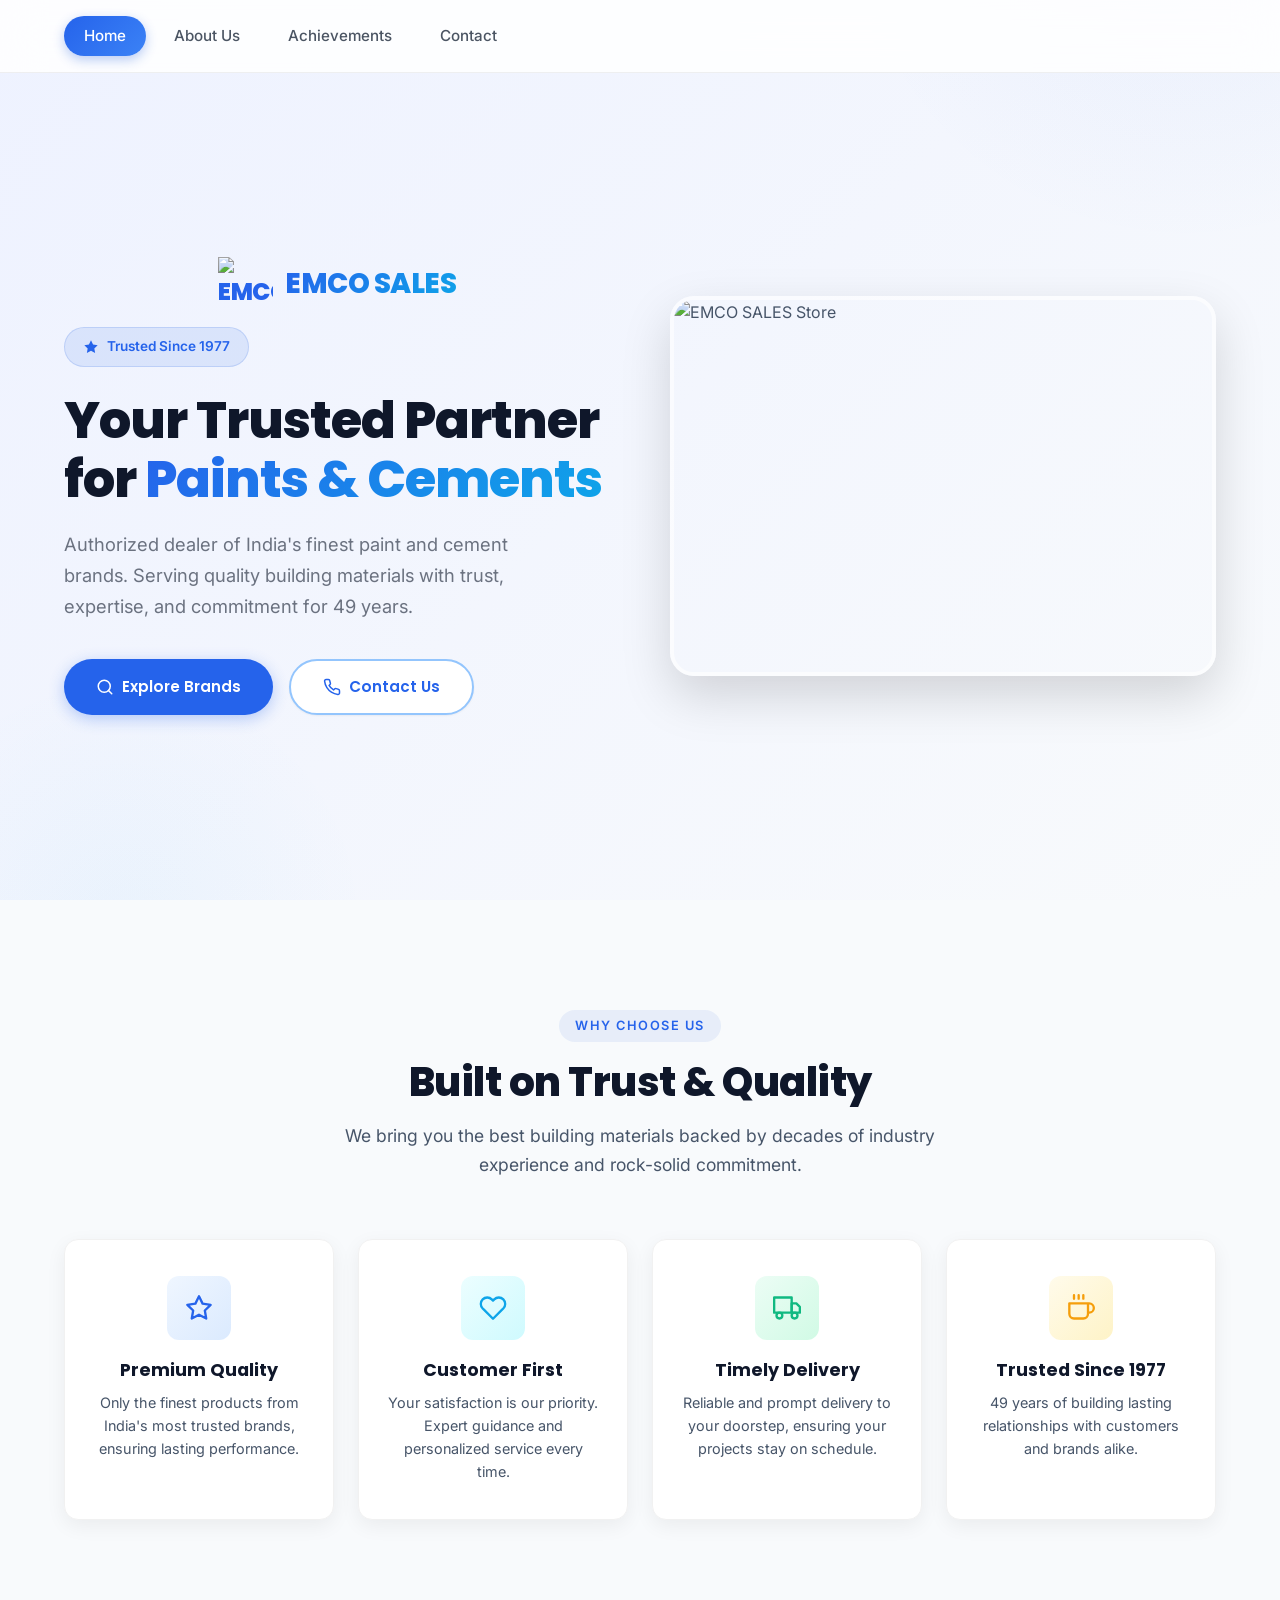
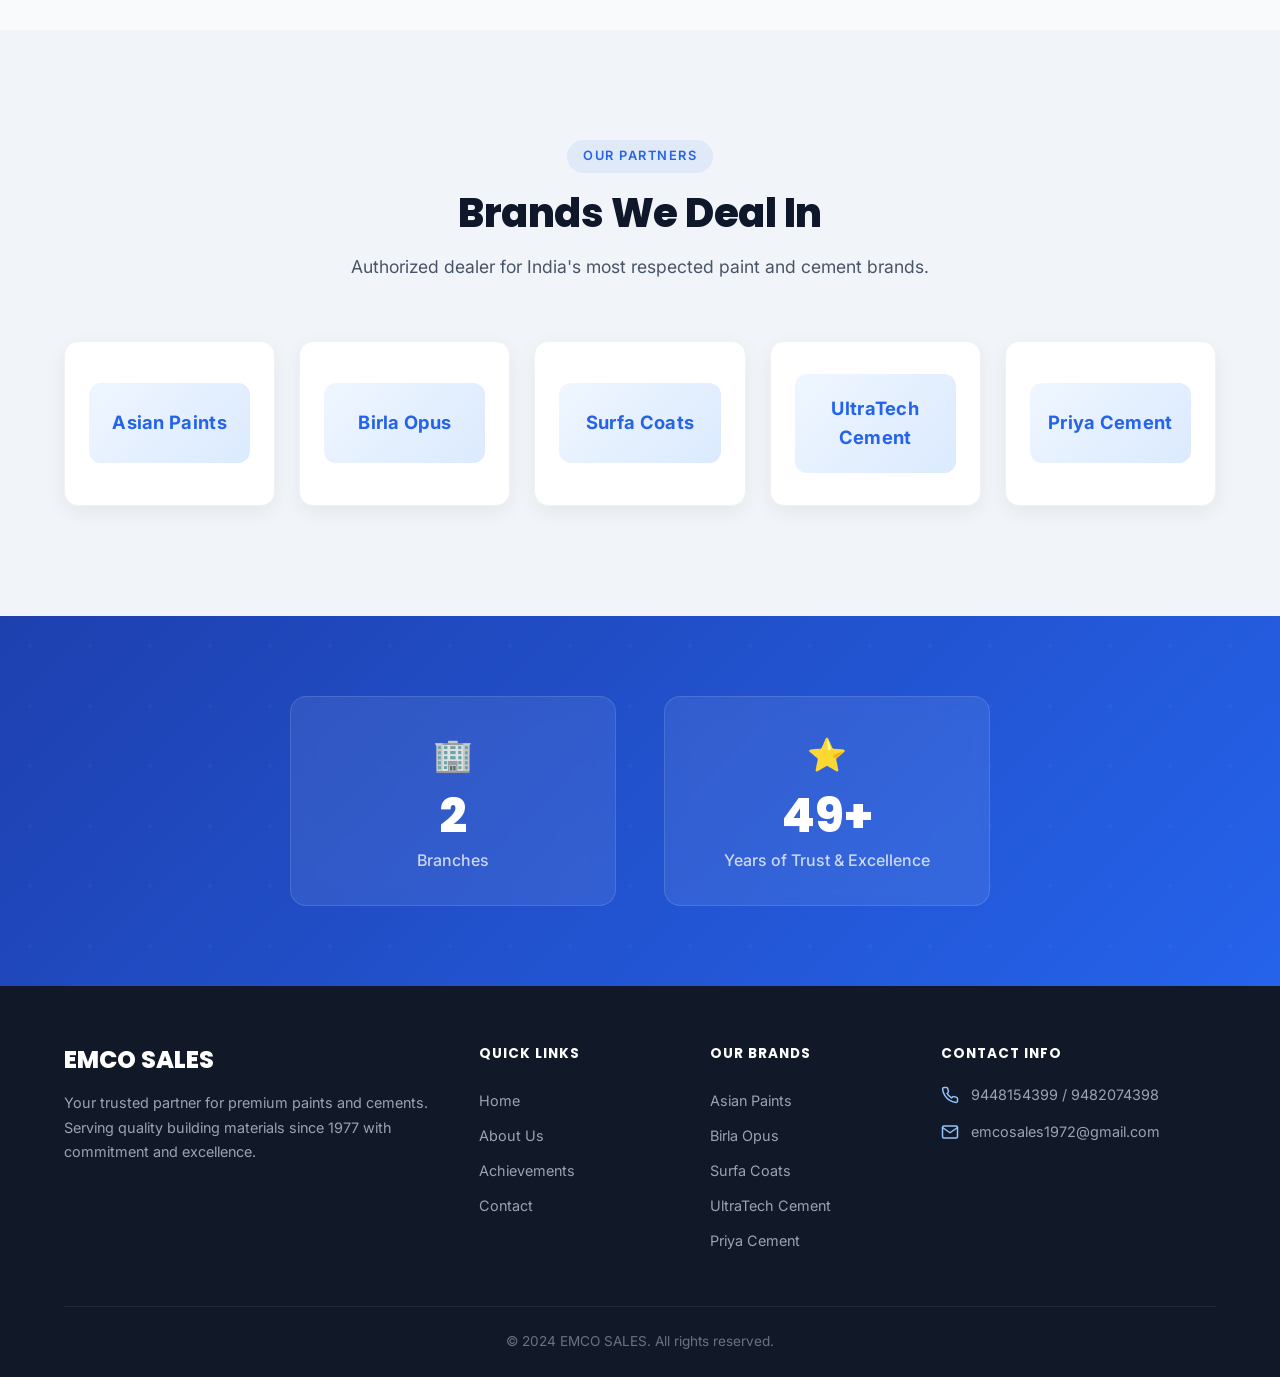
==== index.html @ 15edd334 "Add files via upload" ====
<!DOCTYPE html>
<html lang="en">

<head>
  <meta charset="UTF-8">
  <meta name="viewport" content="width=device-width, initial-scale=1.0">
  <meta name="description"
    content="EMCO SALES - Your trusted partner for premium paints and cements. Authorized dealer of Asian Paints, Birla Opus, Surfa Coats, UltraTech, and Priya Cement.">
  <title>EMCO SALES | Premium Paints & Cements</title>
  <link rel="stylesheet" href="styles.css">
  <link rel="icon"
    href="data:image/svg+xml,<svg xmlns='http://www.w3.org/2000/svg' viewBox='0 0 100 100'><text y='.9em' font-size='90'>🏗️</text></svg>">
</head>

<body>

  <!-- ===== NAVBAR ===== -->
  <nav class="navbar" id="navbar">
    <div class="container">
      <a href="index.html" class="nav-logo" style="display: none;">
        <div class="nav-logo-icon">
          <img src="images/logo.png" alt="EMCO Logo" class="logo-image">
        </div>
        <span>EMCO SALES</span>
      </a>
      <div class="nav-links" id="navLinks">
        <a href="index.html" class="active">Home</a>
        <a href="about.html">About Us</a>
        <a href="achievements.html">Achievements</a>
        <a href="contact.html">Contact</a>
      </div>
      <button class="nav-toggle" id="navToggle" aria-label="Toggle navigation">
        <span></span>
        <span></span>
        <span></span>
      </button>
    </div>
  </nav>

  <!-- ===== HERO SECTION ===== -->
  <section class="hero" id="hero">
    <div class="container">
      <div class="hero-content">
        <div class="hero-top-brand animate-fade-in-up">
          <a href="index.html" class="nav-logo">
            <div class="nav-logo-icon">
              <img src="images/logo.png" alt="EMCO Logo" class="logo-img">
            </div>
            <span>EMCO SALES</span>
          </a>
        </div>
        <div class="hero-badge">
          <svg xmlns="http://www.w3.org/2000/svg" viewBox="0 0 24 24" fill="currentColor">
            <path d="M12 2l3.09 6.26L22 9.27l-5 4.87 1.18 6.88L12 17.77l-6.18 3.25L7 14.14 2 9.27l6.91-1.01L12 2z" />
          </svg>
          Trusted Since 1977
        </div>
        <h1 class="hero-title">
          Your Trusted Partner for <span class="highlight">Paints & Cements</span>
        </h1>
        <p class="hero-subtitle">
          Authorized dealer of India's finest paint and cement brands. Serving quality building materials with trust,
          expertise, and commitment for 49 years.
        </p>
        <div class="hero-buttons">
          <a href="#brands" class="btn btn-primary">
            <svg xmlns="http://www.w3.org/2000/svg" width="18" height="18" viewBox="0 0 24 24" fill="none"
              stroke="currentColor" stroke-width="2" stroke-linecap="round" stroke-linejoin="round">
              <circle cx="11" cy="11" r="8" />
              <line x1="21" y1="21" x2="16.65" y2="16.65" />
            </svg>
            Explore Brands
          </a>
          <a href="contact.html" class="btn btn-secondary">
            <svg xmlns="http://www.w3.org/2000/svg" width="18" height="18" viewBox="0 0 24 24" fill="none"
              stroke="currentColor" stroke-width="2" stroke-linecap="round" stroke-linejoin="round">
              <path
                d="M22 16.92v3a2 2 0 0 1-2.18 2 19.79 19.79 0 0 1-8.63-3.07 19.5 19.5 0 0 1-6-6 19.79 19.79 0 0 1-3.07-8.67A2 2 0 0 1 4.11 2h3a2 2 0 0 1 2 1.72c.127.96.361 1.903.7 2.81a2 2 0 0 1-.45 2.11L8.09 9.91a16 16 0 0 0 6 6l1.27-1.27a2 2 0 0 1 2.11-.45c.907.339 1.85.573 2.81.7A2 2 0 0 1 22 16.92z" />
            </svg>
            Contact Us
          </a>
        </div>
      </div>
      <div class="hero-image">
        <img
          src="https://lh3.googleusercontent.com/gps-cs-s/APNQkAGniv80OOysW1qTYXJTFiwykDvhK8gqH1iePjF6vIU19Mwar7uWxz47iF2Y5wj_W3QcInrNyS21vpaEYqQclw47-zpCEXmaTtO4UKtYzxHJJnBptw_ooYv1PBeXvEMHFOIil6an3IvLVk1A=s1360-w1360-h1020-rw"
          alt="EMCO SALES Store" referrerpolicy="no-referrer">
      </div>
    </div>
  </section>

  <!-- ===== FEATURES SECTION ===== -->
  <section class="section" id="features">
    <div class="container">
      <div class="section-header">
        <div class="section-label">Why Choose Us</div>
        <h2 class="section-title">Built on Trust & Quality</h2>
        <p class="section-subtitle">We bring you the best building materials backed by decades of industry experience
          and rock-solid commitment.</p>
      </div>
      <div class="features-grid">
        <!-- Premium Quality -->
        <div class="feature-card animate-fade-in-up delay-1">
          <div class="feature-icon blue">
            <svg xmlns="http://www.w3.org/2000/svg" width="28" height="28" viewBox="0 0 24 24" fill="none"
              stroke="currentColor" stroke-width="2" stroke-linecap="round" stroke-linejoin="round">
              <path d="M12 2l3.09 6.26L22 9.27l-5 4.87 1.18 6.88L12 17.77l-6.18 3.25L7 14.14 2 9.27l6.91-1.01L12 2z" />
            </svg>
          </div>
          <h3>Premium Quality</h3>
          <p>Only the finest products from India's most trusted brands, ensuring lasting performance.</p>
        </div>
        <!-- Customer First -->
        <div class="feature-card animate-fade-in-up delay-2">
          <div class="feature-icon cyan">
            <svg xmlns="http://www.w3.org/2000/svg" width="28" height="28" viewBox="0 0 24 24" fill="none"
              stroke="currentColor" stroke-width="2" stroke-linecap="round" stroke-linejoin="round">
              <path
                d="M20.84 4.61a5.5 5.5 0 0 0-7.78 0L12 5.67l-1.06-1.06a5.5 5.5 0 0 0-7.78 7.78l1.06 1.06L12 21.23l7.78-7.78 1.06-1.06a5.5 5.5 0 0 0 0-7.78z" />
            </svg>
          </div>
          <h3>Customer First</h3>
          <p>Your satisfaction is our priority. Expert guidance and personalized service every time.</p>
        </div>
        <!-- Timely Delivery -->
        <div class="feature-card animate-fade-in-up delay-3">
          <div class="feature-icon green">
            <svg xmlns="http://www.w3.org/2000/svg" width="28" height="28" viewBox="0 0 24 24" fill="none"
              stroke="currentColor" stroke-width="2" stroke-linecap="round" stroke-linejoin="round">
              <rect x="1" y="3" width="15" height="13" />
              <polygon points="16 8 20 8 23 11 23 16 16 16 16 8" />
              <circle cx="5.5" cy="18.5" r="2.5" />
              <circle cx="18.5" cy="18.5" r="2.5" />
            </svg>
          </div>
          <h3>Timely Delivery</h3>
          <p>Reliable and prompt delivery to your doorstep, ensuring your projects stay on schedule.</p>
        </div>
        <!-- Trusted Since 1977 -->
        <div class="feature-card animate-fade-in-up delay-4">
          <div class="feature-icon amber">
            <svg xmlns="http://www.w3.org/2000/svg" width="28" height="28" viewBox="0 0 24 24" fill="none"
              stroke="currentColor" stroke-width="2" stroke-linecap="round" stroke-linejoin="round">
              <path d="M18 8h1a4 4 0 0 1 0 8h-1M2 8h16v9a4 4 0 0 1-4 4H6a4 4 0 0 1-4-4V8zM6 1v3M10 1v3M14 1v3" />
            </svg>
          </div>
          <h3>Trusted Since 1977</h3>
          <p>49 years of building lasting relationships with customers and brands alike.</p>
        </div>
      </div>
    </div>
  </section>

  <!-- ===== BRANDS SECTION ===== -->
  <section class="section section-alt" id="brands">
    <div class="container">
      <div class="section-header">
        <div class="section-label">Our Partners</div>
        <h2 class="section-title">Brands We Deal In</h2>
        <p class="section-subtitle">Authorized dealer for India's most respected paint and cement brands.</p>
      </div>
      <div class="brands-grid">
        <div class="brand-card animate-fade-in-up delay-1">
          <img src="https://encrypted-tbn0.gstatic.com/images?q=tbn:ANd9GcRNqN6Y0BLA8Yq1p4cXniY9A2rn76EBuf1BiQ&s"
            alt="Asian Paints Logo"
            onerror="this.style.display='none';this.nextElementSibling.classList.add('fallback-visible');">
          <span class="brand-name" data-fallback="Asian Paints">Asian Paints</span>
        </div>
        <div class="brand-card animate-fade-in-up delay-2">
          <img
            src="https://assets.birlaopus.com/is/image/grasimindustries/footer-opus-logo-resize?ts=1740568574949&dpr=off"
            alt="Birla Opus Logo"
            onerror="this.style.display='none';this.nextElementSibling.classList.add('fallback-visible');">
          <span class="brand-name" data-fallback="Birla Opus">Birla Opus</span>
        </div>
        <div class="brand-card animate-fade-in-up delay-3">
          <img src="https://surfacoatspaints.com/uploads/settings/surfa-logo5efa40d140d5e.png" alt="Surfa Coats Logo"
            onerror="this.style.display='none';this.nextElementSibling.classList.add('fallback-visible');">
          <span class="brand-name" data-fallback="Surfa Coats">Surfa Coats</span>
        </div>
        <div class="brand-card animate-fade-in-up delay-4">
          <img
            src="https://upload.wikimedia.org/wikipedia/en/thumb/9/96/Ultratech_Cement_Logo.svg/1280px-Ultratech_Cement_Logo.svg.png"
            alt="UltraTech Cement Logo"
            onerror="this.style.display='none';this.nextElementSibling.classList.add('fallback-visible');">
          <span class="brand-name" data-fallback="UltraTech Cement">UltraTech Cement</span>
        </div>
        <div class="brand-card animate-fade-in-up delay-5">
          <img src="https://mir-s3-cdn-cf.behance.net/project_modules/max_632_webp/b8359e43633083.57f67aa15ce57.jpg"
            alt="Priya Cement Logo"
            onerror="this.style.display='none';this.nextElementSibling.classList.add('fallback-visible');">
          <span class="brand-name" data-fallback="Priya Cement">Priya Cement</span>
        </div>
      </div>
    </div>
  </section>

  <!-- ===== STATS SECTION ===== -->
  <section class="stats-section" id="stats">
    <div class="container">
      <div class="stats-grid">
        <div class="stat-item animate-fade-in-up delay-1">
          <span class="stat-icon">🏢</span>
          <div class="stat-number" data-target="2">2</div>
          <div class="stat-label">Branches</div>
        </div>
        <div class="stat-item animate-fade-in-up delay-2">
          <span class="stat-icon">⭐</span>
          <div class="stat-number">49+</div>
          <div class="stat-label">Years of Trust & Excellence</div>
        </div>
      </div>
    </div>
  </section>

  <!-- ===== FOOTER ===== -->
  <footer class="footer">
    <div class="container">
      <div class="footer-grid">
        <div class="footer-brand">
          <h3>EMCO SALES</h3>
          <p>Your trusted partner for premium paints and cements. Serving quality building materials since 1977 with
            commitment and excellence.</p>
        </div>
        <div class="footer-col">
          <h4>Quick Links</h4>
          <a href="index.html">Home</a>
          <a href="about.html">About Us</a>
          <a href="achievements.html">Achievements</a>
          <a href="contact.html">Contact</a>
        </div>
        <div class="footer-col">
          <h4>Our Brands</h4>
          <a href="#">Asian Paints</a>
          <a href="#">Birla Opus</a>
          <a href="#">Surfa Coats</a>
          <a href="#">UltraTech Cement</a>
          <a href="#">Priya Cement</a>
        </div>
        <div class="footer-col">
          <h4>Contact Info</h4>
          <div class="footer-contact-item">
            <svg xmlns="http://www.w3.org/2000/svg" viewBox="0 0 24 24" fill="none" stroke="currentColor"
              stroke-width="2" stroke-linecap="round" stroke-linejoin="round">
              <path
                d="M22 16.92v3a2 2 0 0 1-2.18 2 19.79 19.79 0 0 1-8.63-3.07 19.5 19.5 0 0 1-6-6 19.79 19.79 0 0 1-3.07-8.67A2 2 0 0 1 4.11 2h3a2 2 0 0 1 2 1.72c.127.96.361 1.903.7 2.81a2 2 0 0 1-.45 2.11L8.09 9.91a16 16 0 0 0 6 6l1.27-1.27a2 2 0 0 1 2.11-.45c.907.339 1.85.573 2.81.7A2 2 0 0 1 22 16.92z" />
            </svg>
            <span>9448154399 / 9482074398</span>
          </div>
          <div class="footer-contact-item">
            <svg xmlns="http://www.w3.org/2000/svg" viewBox="0 0 24 24" fill="none" stroke="currentColor"
              stroke-width="2" stroke-linecap="round" stroke-linejoin="round">
              <path d="M4 4h16c1.1 0 2 .9 2 2v12c0 1.1-.9 2-2 2H4c-1.1 0-2-.9-2-2V6c0-1.1.9-2 2-2z" />
              <polyline points="22,6 12,13 2,6" />
            </svg>
            <span>emcosales1972@gmail.com</span>
          </div>
        </div>
      </div>
      <div class="footer-bottom">
        <p>&copy; 2024 EMCO SALES. All rights reserved.</p>
      </div>
    </div>
  </footer>

  <script src="main.js"></script>
</body>

</html>
---- styles.css ----
/* ===== EMCO SALES - Global Styles ===== */
@import url('https://fonts.googleapis.com/css2?family=Inter:wght@300;400;500;600;700;800;900&family=Poppins:wght@300;400;500;600;700;800&display=swap');

/* ===== CSS Custom Properties ===== */
:root {
  --primary: #2563eb;
  --primary-dark: #1e40af;
  --primary-light: #3b82f6;
  --primary-lighter: #93c5fd;
  --primary-bg: #eff6ff;
  --accent: #0ea5e9;
  --accent-dark: #0284c7;
  --white: #ffffff;
  --off-white: #f8fafc;
  --gray-50: #f9fafb;
  --gray-100: #f3f4f6;
  --gray-200: #e5e7eb;
  --gray-300: #d1d5db;
  --gray-400: #9ca3af;
  --gray-500: #6b7280;
  --gray-600: #4b5563;
  --gray-700: #374151;
  --gray-800: #1f2937;
  --gray-900: #111827;
  --success: #10b981;
  --warning: #f59e0b;
  --danger: #ef4444;
  --shadow-sm: 0 1px 2px rgba(0, 0, 0, 0.05);
  --shadow-md: 0 4px 6px -1px rgba(0, 0, 0, 0.07), 0 2px 4px -2px rgba(0, 0, 0, 0.05);
  --shadow-lg: 0 10px 15px -3px rgba(0, 0, 0, 0.08), 0 4px 6px -4px rgba(0, 0, 0, 0.04);
  --shadow-xl: 0 20px 25px -5px rgba(0, 0, 0, 0.08), 0 8px 10px -6px rgba(0, 0, 0, 0.04);
  --shadow-2xl: 0 25px 50px -12px rgba(0, 0, 0, 0.15);
  --radius-sm: 8px;
  --radius-md: 12px;
  --radius-lg: 16px;
  --radius-xl: 24px;
  --radius-full: 9999px;
  --transition-fast: 0.2s ease;
  --transition-normal: 0.3s ease;
  --transition-slow: 0.5s ease;
  --font-primary: 'Poppins', 'Inter', -apple-system, BlinkMacSystemFont, sans-serif;
  --font-secondary: 'Inter', -apple-system, BlinkMacSystemFont, sans-serif;
}

/* ===== Reset & Base ===== */
*,
*::before,
*::after {
  margin: 0;
  padding: 0;
  box-sizing: border-box;
}

html {
  scroll-behavior: smooth;
  font-size: 16px;
}

body {
  font-family: var(--font-secondary);
  color: #475569;
  background-color: #f8fafc;
  line-height: 1.6;
  overflow-x: hidden;
  -webkit-font-smoothing: antialiased;
  -moz-osx-font-smoothing: grayscale;
}

a {
  text-decoration: none;
  color: inherit;
  transition: color var(--transition-fast);
}

img {
  max-width: 100%;
  height: auto;
  display: block;
}

ul,
ol {
  list-style: none;
}

h1,
h2,
h3,
h4,
h5,
h6 {
  font-family: var(--font-primary);
  font-weight: 700;
  line-height: 1.2;
}

.container {
  max-width: 1200px;
  margin: 0 auto;
  padding: 0 24px;
}

/* ===== Animations ===== */
@keyframes fadeInUp {
  from {
    opacity: 0;
    transform: translateY(30px);
  }

  to {
    opacity: 1;
    transform: translateY(0);
  }
}

@keyframes fadeInLeft {
  from {
    opacity: 0;
    transform: translateX(-40px);
  }

  to {
    opacity: 1;
    transform: translateX(0);
  }
}

@keyframes fadeInRight {
  from {
    opacity: 0;
    transform: translateX(40px);
  }

  to {
    opacity: 1;
    transform: translateX(0);
  }
}

@keyframes fadeIn {
  from {
    opacity: 0;
  }

  to {
    opacity: 1;
  }
}

@keyframes float {

  0%,
  100% {
    transform: translateY(0px);
  }

  50% {
    transform: translateY(-12px);
  }
}

@keyframes pulse {

  0%,
  100% {
    transform: scale(1);
  }

  50% {
    transform: scale(1.05);
  }
}

@keyframes slideDown {
  from {
    opacity: 0;
    transform: translateY(-20px);
  }

  to {
    opacity: 1;
    transform: translateY(0);
  }
}

@keyframes shimmer {
  0% {
    background-position: -200% 0;
  }

  100% {
    background-position: 200% 0;
  }
}

@keyframes countUp {
  from {
    opacity: 0;
    transform: scale(0.5);
  }

  to {
    opacity: 1;
    transform: scale(1);
  }
}

.animate-fade-in-up {
  animation: fadeInUp 0.7s ease forwards;
  opacity: 0;
}

.animate-fade-in-left {
  animation: fadeInLeft 0.7s ease forwards;
  opacity: 0;
}

.animate-fade-in-right {
  animation: fadeInRight 0.7s ease forwards;
  opacity: 0;
}

.animate-fade-in {
  animation: fadeIn 0.7s ease forwards;
  opacity: 0;
}

.delay-1 {
  animation-delay: 0.1s;
}

.delay-2 {
  animation-delay: 0.2s;
}

.delay-3 {
  animation-delay: 0.3s;
}

.delay-4 {
  animation-delay: 0.4s;
}

.delay-5 {
  animation-delay: 0.5s;
}

.delay-6 {
  animation-delay: 0.6s;
}

.delay-7 {
  animation-delay: 0.7s;
}

/* ===== HEADER / NAVBAR ===== */
.navbar {
  position: fixed;
  top: 0;
  left: 0;
  right: 0;
  z-index: 1000;
  background: rgba(255, 255, 255, 0.85);
  backdrop-filter: blur(20px);
  -webkit-backdrop-filter: blur(20px);
  border-bottom: 1px solid rgba(0, 0, 0, 0.06);
  transition: all var(--transition-normal);
  animation: slideDown 0.5s ease;
}

.navbar.scrolled {
  box-shadow: var(--shadow-lg);
  background: rgba(255, 255, 255, 0.98);
}

.navbar .container {
  display: flex;
  align-items: center;
  justify-content: space-between;
  height: 72px;
}

.nav-logo {
  display: flex;
  align-items: center;
  gap: 12px;
  font-family: var(--font-primary);
  font-weight: 800;
  font-size: 1.5rem;
  color: var(--primary);
  letter-spacing: -0.5px;
}

.nav-logo-icon {
  width: 42px;
  height: 42px;
  display: flex;
  align-items: center;
  justify-content: center;
  background: none;
  box-shadow: none;
}

/* ===== LOGO IMAGE FIX ===== */
.logo-img {
  width: 100%;
  height: 100%;
  object-fit: contain;
}

.nav-logo span {
  background: linear-gradient(135deg, var(--primary), var(--accent));
  -webkit-background-clip: text;
  -webkit-text-fill-color: transparent;
  background-clip: text;
}

.nav-links {
  display: flex;
  align-items: center;
  gap: 8px;
}

.nav-links a {
  padding: 8px 20px;
  border-radius: var(--radius-full);
  font-family: var(--font-secondary);
  font-weight: 500;
  font-size: 0.95rem;
  color: var(--gray-600);
  transition: all var(--transition-fast);
  position: relative;
}

.nav-links a:hover {
  color: var(--primary);
  background: var(--primary-bg);
}

.nav-links a.active {
  color: var(--white);
  background: linear-gradient(135deg, var(--primary), var(--primary-light));
  box-shadow: 0 4px 12px rgba(26, 86, 219, 0.3);
}

.nav-toggle {
  display: none;
  background: none;
  border: none;
  cursor: pointer;
  padding: 8px;
  border-radius: var(--radius-sm);
  transition: background var(--transition-fast);
}

.nav-toggle:hover {
  background: var(--gray-100);
}

.nav-toggle span {
  display: block;
  width: 24px;
  height: 2.5px;
  background: var(--gray-700);
  border-radius: 2px;
  transition: all var(--transition-fast);
  margin: 5px 0;
}

.nav-toggle.open span:nth-child(1) {
  transform: rotate(45deg) translate(5px, 5px);
}

.nav-toggle.open span:nth-child(2) {
  opacity: 0;
}

.nav-toggle.open span:nth-child(3) {
  transform: rotate(-45deg) translate(5px, -5px);
}

/* ===== HERO SECTION ===== */
.hero {
  min-height: 100vh;
  display: flex;
  align-items: center;
  position: relative;
  overflow: hidden;
  background: linear-gradient(135deg, #eef2ff, #f8fafc);
  padding-top: 72px;
}

.hero::before {
  content: '';
  position: absolute;
  top: -50%;
  right: -20%;
  width: 700px;
  height: 700px;
  border-radius: 50%;
  background: radial-gradient(circle, rgba(37, 99, 235, 0.05) 0%, transparent 70%);
  pointer-events: none;
}

.hero::after {
  content: '';
  position: absolute;
  bottom: -30%;
  left: -10%;
  width: 500px;
  height: 500px;
  border-radius: 50%;
  background: radial-gradient(circle, rgba(14, 165, 233, 0.04) 0%, transparent 70%);
  pointer-events: none;
}

.hero .container {
  display: grid;
  grid-template-columns: 1fr 1fr;
  gap: 60px;
  align-items: center;
  position: relative;
  z-index: 1;
}

.hero-content {
  padding: 40px 0;
}

/* Hero Top Brand (duplicated nav-logo in hero) */
.hero-top-brand {
  display: flex;
  justify-content: center;
  align-items: center;
  margin-bottom: 15px;
}

.hero-top-brand .nav-logo-icon {
  width: 55px;
  height: 55px;
}

.hero-top-brand .nav-logo span {
  font-size: 28px;
}

.hero-badge {
  display: inline-flex;
  align-items: center;
  gap: 8px;
  padding: 8px 18px;
  background: rgba(26, 86, 219, 0.1);
  border: 1px solid rgba(26, 86, 219, 0.15);
  border-radius: var(--radius-full);
  font-size: 0.85rem;
  font-weight: 600;
  color: var(--primary);
  margin-bottom: 24px;
  animation: fadeInUp 0.6s ease forwards;
}

.hero-badge svg {
  width: 16px;
  height: 16px;
}

.hero-title {
  font-size: 3.2rem;
  font-weight: 800;
  color: #0f172a;
  line-height: 1.15;
  margin-bottom: 20px;
  letter-spacing: -1px;
  animation: fadeInUp 0.7s ease 0.1s forwards;
  opacity: 0;
}

.hero-title .highlight {
  background: linear-gradient(135deg, var(--primary), var(--accent));
  -webkit-background-clip: text;
  -webkit-text-fill-color: transparent;
  background-clip: text;
}

.hero-subtitle {
  font-size: 1.15rem;
  color: var(--gray-500);
  line-height: 1.7;
  margin-bottom: 36px;
  max-width: 500px;
  animation: fadeInUp 0.7s ease 0.2s forwards;
  opacity: 0;
}

.hero-buttons {
  display: flex;
  gap: 16px;
  flex-wrap: wrap;
  animation: fadeInUp 0.7s ease 0.3s forwards;
  opacity: 0;
}

.btn {
  display: inline-flex;
  align-items: center;
  gap: 8px;
  padding: 14px 32px;
  border-radius: var(--radius-full);
  font-family: var(--font-primary);
  font-weight: 600;
  font-size: 0.95rem;
  cursor: pointer;
  border: none;
  transition: all var(--transition-normal);
  text-decoration: none;
}

.btn-primary {
  background: #2563eb;
  color: var(--white);
  box-shadow: 0 4px 15px rgba(37, 99, 235, 0.3);
}

.btn-primary:hover {
  background: #1e40af;
  transform: translateY(-2px);
  box-shadow: 0 8px 25px rgba(37, 99, 235, 0.4);
}

.btn-secondary {
  background: var(--white);
  color: var(--primary);
  border: 2px solid var(--primary-lighter);
  box-shadow: var(--shadow-sm);
}

.btn-secondary:hover {
  background: var(--primary-bg);
  border-color: var(--primary);
  transform: translateY(-2px);
  box-shadow: var(--shadow-md);
}

.hero-image {
  display: flex;
  justify-content: center;
  align-items: center;
  animation: fadeInRight 0.9s ease 0.3s forwards;
  opacity: 0;
}

.hero-image img {
  width: 100%;
  max-width: 560px;
  height: 380px;
  object-fit: cover;
  border-radius: var(--radius-xl);
  box-shadow: 0 20px 50px rgba(0, 0, 0, 0.15);
  border: 4px solid rgba(255, 255, 255, 0.6);
}


/* ===== SECTION COMMON ===== */
.section {
  padding: 110px 0;
}

.section-alt {
  background: #f1f5f9;
}

.section-header {
  text-align: center;
  margin-bottom: 60px;
}

.section-label {
  display: inline-flex;
  align-items: center;
  gap: 8px;
  padding: 6px 16px;
  background: rgba(26, 86, 219, 0.08);
  border-radius: var(--radius-full);
  font-size: 0.8rem;
  font-weight: 600;
  color: var(--primary);
  text-transform: uppercase;
  letter-spacing: 1.5px;
  margin-bottom: 16px;
}

.section-title {
  font-size: 2.5rem;
  font-weight: 800;
  color: #0f172a;
  margin-bottom: 16px;
  letter-spacing: -0.5px;
}

.section-subtitle {
  font-size: 1.1rem;
  color: #475569;
  max-width: 600px;
  margin: 0 auto;
}

/* ===== FEATURES SECTION ===== */
.features-grid {
  display: grid;
  grid-template-columns: repeat(4, 1fr);
  gap: 24px;
}

.feature-card {
  background: #ffffff;
  border-radius: 14px;
  padding: 36px 28px;
  text-align: center;
  border: 1px solid #f1f1f1;
  box-shadow: 0 6px 20px rgba(0, 0, 0, 0.06);
  transition: all var(--transition-normal);
  position: relative;
  overflow: hidden;
}

.feature-card::before {
  content: '';
  position: absolute;
  top: 0;
  left: 0;
  right: 0;
  height: 4px;
  background: linear-gradient(90deg, var(--primary), var(--accent));
  transform: scaleX(0);
  transition: transform var(--transition-normal);
}

.feature-card:hover {
  transform: translateY(-4px);
  box-shadow: 0 12px 30px rgba(0, 0, 0, 0.1);
  border-color: var(--primary-lighter);
}

.feature-card:hover::before {
  transform: scaleX(1);
}

.feature-icon {
  width: 64px;
  height: 64px;
  margin: 0 auto 20px;
  border-radius: var(--radius-md);
  display: flex;
  align-items: center;
  justify-content: center;
  font-size: 1.6rem;
  transition: all var(--transition-normal);
}

.feature-icon.blue {
  background: linear-gradient(135deg, #eff6ff, #dbeafe);
  color: var(--primary);
}

.feature-icon.cyan {
  background: linear-gradient(135deg, #ecfeff, #cffafe);
  color: var(--accent);
}

.feature-icon.green {
  background: linear-gradient(135deg, #ecfdf5, #d1fae5);
  color: var(--success);
}

.feature-icon.amber {
  background: linear-gradient(135deg, #fffbeb, #fef3c7);
  color: var(--warning);
}

.feature-card:hover .feature-icon {
  transform: scale(1.1);
}

.feature-card h3 {
  font-size: 1.1rem;
  font-weight: 700;
  color: #0f172a;
  margin-bottom: 10px;
}

.feature-card p {
  font-size: 0.9rem;
  color: #475569;
  line-height: 1.6;
}

/* ===== BRANDS SECTION ===== */
.brands-grid {
  display: grid;
  grid-template-columns: repeat(5, 1fr);
  gap: 24px;
}

.brand-card {
  background: #ffffff;
  border-radius: 14px;
  padding: 32px 24px;
  display: flex;
  flex-direction: column;
  align-items: center;
  justify-content: center;
  border: 1px solid #f1f1f1;
  box-shadow: 0 6px 20px rgba(0, 0, 0, 0.06);
  transition: all var(--transition-normal);
  min-height: 160px;
}

.brand-card:hover {
  transform: translateY(-4px);
  box-shadow: 0 12px 30px rgba(0, 0, 0, 0.1);
  border-color: var(--primary-lighter);
  background: rgba(37, 99, 235, 0.05);
}

.brand-card img {
  max-width: 130px;
  max-height: 80px;
  object-fit: contain;
  filter: grayscale(30%);
  transition: all var(--transition-normal);
}

.brand-card:hover img {
  filter: grayscale(0%);
  transform: scale(1.1);
}

.brand-card .brand-name {
  margin-top: 12px;
  font-size: 0.85rem;
  font-weight: 600;
  color: var(--gray-500);
  text-align: center;
}

/* Fallback: when logo fails to load, show styled brand name */
.brand-name.fallback-visible {
  margin-top: 0;
  font-size: 1.15rem;
  font-weight: 700;
  color: var(--primary);
  padding: 20px 12px;
  background: linear-gradient(135deg, var(--primary-bg), #dbeafe);
  border-radius: var(--radius-md);
  width: 100%;
  display: flex;
  align-items: center;
  justify-content: center;
  min-height: 80px;
  letter-spacing: 0.3px;
}

/* ===== STATS SECTION ===== */
.stats-section {
  background: linear-gradient(135deg, #1e40af, #2563eb);
  padding: 80px 0;
  position: relative;
  overflow: hidden;
}

.stats-section::before {
  content: '';
  position: absolute;
  top: 0;
  left: 0;
  right: 0;
  bottom: 0;
  background: url("data:image/svg+xml,%3Csvg width='60' height='60' viewBox='0 0 60 60' xmlns='http://www.w3.org/2000/svg'%3E%3Cg fill='none' fill-rule='evenodd'%3E%3Cg fill='%23ffffff' fill-opacity='0.03'%3E%3Ccircle cx='30' cy='30' r='2'/%3E%3C/g%3E%3C/g%3E%3C/svg%3E");
}

.stats-grid {
  display: grid;
  grid-template-columns: repeat(2, 1fr);
  gap: 48px;
  max-width: 700px;
  margin: 0 auto;
  position: relative;
  z-index: 1;
}

.stat-item {
  text-align: center;
  padding: 32px;
  border-radius: var(--radius-lg);
  background: rgba(255, 255, 255, 0.08);
  border: 1px solid rgba(255, 255, 255, 0.12);
  backdrop-filter: blur(10px);
  transition: all var(--transition-normal);
}

.stat-item:hover {
  background: rgba(255, 255, 255, 0.14);
  transform: translateY(-4px);
}

.stat-icon {
  font-size: 2rem;
  margin-bottom: 12px;
  display: block;
}

.stat-number {
  font-family: var(--font-primary);
  font-size: 3rem;
  font-weight: 800;
  color: var(--white);
  line-height: 1;
  margin-bottom: 8px;
}

.stat-label {
  font-size: 1rem;
  color: rgba(255, 255, 255, 0.75);
  font-weight: 500;
}

/* ===== FOOTER ===== */
.footer {
  background: var(--gray-900);
  padding: 60px 0 24px;
  color: var(--gray-400);
}

.footer-grid {
  display: grid;
  grid-template-columns: 2fr 1fr 1fr 1.5fr;
  gap: 48px;
  margin-bottom: 48px;
}

.footer-brand h3 {
  font-size: 1.5rem;
  color: var(--white);
  margin-bottom: 16px;
  font-weight: 800;
}

.footer-brand p {
  font-size: 0.9rem;
  line-height: 1.7;
  color: var(--gray-400);
}

.footer-col h4 {
  font-size: 1rem;
  font-weight: 700;
  color: var(--white);
  margin-bottom: 20px;
  text-transform: uppercase;
  letter-spacing: 1px;
  font-size: 0.85rem;
}

.footer-col a {
  display: block;
  font-size: 0.9rem;
  color: var(--gray-400);
  padding: 6px 0;
  transition: all var(--transition-fast);
}

.footer-col a:hover {
  color: var(--primary-lighter);
  padding-left: 6px;
}

.footer-contact-item {
  display: flex;
  align-items: flex-start;
  gap: 12px;
  margin-bottom: 14px;
  font-size: 0.9rem;
}

.footer-contact-item svg {
  width: 18px;
  height: 18px;
  color: var(--primary-lighter);
  flex-shrink: 0;
  margin-top: 3px;
}

.footer-bottom {
  border-top: 1px solid var(--gray-800);
  padding-top: 24px;
  text-align: center;
  font-size: 0.85rem;
  color: var(--gray-500);
}

/* ===== ABOUT PAGE ===== */
.page-hero {
  padding: 140px 0 80px;
  background: linear-gradient(135deg, #eef2ff, #f8fafc);
  text-align: center;
  position: relative;
  overflow: hidden;
}

.page-hero::before {
  content: '';
  position: absolute;
  top: -40%;
  right: -15%;
  width: 500px;
  height: 500px;
  border-radius: 50%;
  background: radial-gradient(circle, rgba(26, 86, 219, 0.06) 0%, transparent 70%);
}

.page-hero h1 {
  font-size: 3rem;
  color: #0f172a;
  margin-bottom: 16px;
}

.page-hero p {
  font-size: 1.15rem;
  color: #475569;
  max-width: 600px;
  margin: 0 auto;
}

.about-intro {
  padding: 80px 0;
}

.about-intro-content {
  max-width: 800px;
  margin: 0 auto;
  text-align: center;
}

.about-intro-content h2 {
  font-size: 2rem;
  color: #0f172a;
  margin-bottom: 20px;
}

.about-intro-content p {
  font-size: 1.05rem;
  color: #475569;
  line-height: 1.8;
  margin-bottom: 16px;
}

/* Branch Cards */
.branches-section {
  padding: 80px 0;
  background: #f1f5f9;
}

.branch-card {
  display: grid;
  grid-template-columns: 1fr 1fr;
  gap: 48px;
  align-items: center;
  background: #ffffff;
  border-radius: 14px;
  overflow: hidden;
  box-shadow: 0 6px 20px rgba(0, 0, 0, 0.06);
  margin-bottom: 40px;
  border: 1px solid #f1f1f1;
}

.branch-card.reverse {
  direction: rtl;
}

.branch-card.reverse>* {
  direction: ltr;
}

.branch-card-image {
  height: 100%;
  min-height: 320px;
  overflow: hidden;
}

.branch-card-image img {
  width: 100%;
  height: 100%;
  object-fit: cover;
  transition: transform var(--transition-slow);
}

.branch-card:hover .branch-card-image img {
  transform: scale(1.05);
}

.branch-card-content {
  padding: 40px;
}

.branch-card-content h3 {
  font-size: 1.5rem;
  color: #0f172a;
  margin-bottom: 8px;
}

.branch-card-content .branch-location {
  display: flex;
  align-items: center;
  gap: 6px;
  color: var(--primary);
  font-weight: 500;
  font-size: 0.9rem;
  margin-bottom: 16px;
}

.branch-card-content p {
  color: #475569;
  line-height: 1.7;
  margin-bottom: 12px;
  font-size: 0.95rem;
}

/* Branch Hero (Main Branch large image) */
.branch-hero {
  border-radius: var(--radius-xl);
  overflow: hidden;
  margin-bottom: 56px;
  box-shadow: var(--shadow-xl);
  position: relative;
  border: 1px solid var(--gray-200);
  background: var(--white);
}

/* Default img rule (keeps backward-compat if the old local image is ever restored) */
.branch-hero img {
  width: 100%;
  height: 420px;
  object-fit: cover;
  display: block;
  transition: transform var(--transition-slow);
}

/* Main Branch: show the full image, no cropping */
.branch-hero-main-img {
  width: 100% !important;
  height: auto !important;
  object-fit: contain !important;
  display: block;
  border-radius: var(--radius-xl) var(--radius-xl) 0 0;
  box-shadow: 0 8px 32px rgba(0, 0, 0, 0.12);
  transition: transform var(--transition-slow);
}

.branch-hero:hover .branch-hero-main-img {
  transform: scale(1.02);
}

.branch-hero-info {
  padding: 32px 36px;
  background: var(--white);
}

.branch-hero-info h3 {
  font-size: 1.8rem;
  font-weight: 800;
  color: var(--gray-900);
  margin-bottom: 8px;
}

.branch-hero-info p {
  font-size: 1rem;
  color: var(--gray-500);
  max-width: 600px;
  line-height: 1.7;
}

/* Branch Sections (vertical alternating layout) */
.branch-section {
  display: grid;
  grid-template-columns: 1fr 1fr;
  gap: 0;
  align-items: stretch;
  background: #ffffff;
  border-radius: 14px;
  overflow: hidden;
  box-shadow: 0 6px 20px rgba(0, 0, 0, 0.06);
  border: 1px solid #f1f1f1;
  margin-bottom: 40px;
  transition: box-shadow var(--transition-normal);
}

.branch-section:hover {
  box-shadow: 0 12px 30px rgba(0, 0, 0, 0.1);
}

.branch-section.reverse {
  direction: rtl;
}

.branch-section.reverse>* {
  direction: ltr;
}

.branch-section-img {
  height: 100%;
  min-height: 300px;
  overflow: hidden;
  background: var(--white);
  display: flex;
  align-items: center;
  justify-content: center;
}

.branch-section-img img {
  width: 100%;
  height: 100%;
  object-fit: cover;
  transition: transform var(--transition-slow);
}

/* Real photos: show full image, no cropping */
.branch-section-contain-img {
  width: 100% !important;
  height: auto !important;
  object-fit: contain !important;
  display: block;
  border-radius: var(--radius-lg) 0 0 var(--radius-lg);
  transition: transform var(--transition-slow);
}

.branch-section.reverse .branch-section-contain-img {
  border-radius: 0 var(--radius-lg) var(--radius-lg) 0;
}

.branch-section:hover .branch-section-contain-img {
  transform: scale(1.03);
}

.branch-section-text {
  padding: 44px 40px;
  display: flex;
  flex-direction: column;
  justify-content: center;
}

.branch-section-text h3 {
  font-size: 1.5rem;
  font-weight: 700;
  color: #0f172a;
  margin-bottom: 14px;
  position: relative;
  padding-bottom: 14px;
}

.branch-section-text h3::after {
  content: '';
  position: absolute;
  bottom: 0;
  left: 0;
  width: 50px;
  height: 3px;
  background: linear-gradient(90deg, var(--primary), var(--accent));
  border-radius: 2px;
}

.branch-section-text p {
  font-size: 0.95rem;
  color: #475569;
  line-height: 1.8;
}

.branch-divider {
  width: 80px;
  height: 4px;
  background: linear-gradient(90deg, var(--primary), var(--accent));
  border-radius: 2px;
  margin: 60px auto;
}

/* Owner Section */
.owner-section {
  padding: 80px 0;
  background: transparent;
}

.owner-card {
  max-width: 860px;
  margin: 0 auto;
  background: #ffffff;
  border-radius: 14px;
  padding: 48px;
  box-shadow: 0 6px 20px rgba(0, 0, 0, 0.06);
  border: 1px solid #f1f1f1;
  position: relative;
  overflow: hidden;
}

.owner-card::before {
  content: '';
  position: absolute;
  top: 0;
  left: 0;
  right: 0;
  height: 4px;
  background: linear-gradient(90deg, var(--primary), var(--accent));
}

/* Two-column inner layout: image left, content right */
.owner-card-inner {
  display: flex;
  align-items: flex-start;
  gap: 40px;
}

/* ── Owner Image ── */
.owner-img-wrap {
  flex-shrink: 0;
  width: 150px;
}

.owner-img {
  width: 150px;
  height: auto;
  object-fit: cover;
  display: block;
  border-radius: var(--radius-lg);
  box-shadow: 0 8px 28px rgba(26, 86, 219, 0.18);
  border: 3px solid var(--white);
  outline: 2px solid var(--primary-lighter);
}

/* ── Message Content ── */
.owner-card-content {
  flex: 1;
  min-width: 0;
}

.owner-card-content .quote-icon {
  font-size: 3rem;
  color: var(--primary-lighter);
  margin-bottom: 8px;
  display: block;
  line-height: 1;
}

.owner-card-content h3 {
  font-size: 1.5rem;
  color: #0f172a;
  margin-bottom: 16px;
}

.owner-card-content blockquote {
  font-size: 1.02rem;
  color: #475569;
  line-height: 1.8;
  font-style: italic;
  margin-bottom: 24px;
  padding-left: 20px;
  border-left: 3px solid var(--primary-lighter);
}

.owner-card .owner-name {
  font-weight: 700;
  color: var(--gray-800);
  font-size: 1rem;
}

.owner-card .owner-title {
  color: var(--gray-500);
  font-size: 0.9rem;
}

/* ── Responsive: stack on mobile ── */
@media (max-width: 640px) {
  .owner-card {
    padding: 32px 24px;
  }

  .owner-card-inner {
    flex-direction: column;
    align-items: center;
    gap: 28px;
  }

  .owner-card-content {
    text-align: center;
  }

  .owner-card-content blockquote {
    border-left: none;
    padding-left: 0;
    padding-top: 16px;
    border-top: 3px solid var(--primary-lighter);
  }

  .owner-card-content .quote-icon {
    text-align: center;
  }
}

/* ===== ACHIEVEMENTS PAGE ===== */
.gallery-grid {
  display: grid;
  grid-template-columns: repeat(auto-fill, minmax(280px, 1fr));
  gap: 24px;
}

.gallery-item {
  position: relative;
  border-radius: 14px;
  overflow: hidden;
  background: #ffffff;
  box-shadow: 0 6px 20px rgba(0, 0, 0, 0.06);
  border: 1px solid #f1f1f1;
  transition: all var(--transition-normal);
  cursor: pointer;
}

.gallery-item:hover {
  transform: translateY(-4px);
  box-shadow: 0 12px 30px rgba(0, 0, 0, 0.1);
}

.gallery-item img {
  width: 100%;
  height: 250px;
  object-fit: cover;
  transition: transform var(--transition-slow);
}

.gallery-item:hover img {
  transform: scale(1.08);
}

.gallery-overlay {
  position: absolute;
  bottom: 0;
  left: 0;
  right: 0;
  padding: 24px;
  background: linear-gradient(transparent, rgba(0, 0, 0, 0.7));
  color: var(--white);
  opacity: 0;
  transition: opacity var(--transition-normal);
}

.gallery-item:hover .gallery-overlay {
  opacity: 1;
}

.gallery-overlay h4 {
  font-size: 1rem;
  font-weight: 600;
  margin-bottom: 4px;
}

.gallery-overlay p {
  font-size: 0.85rem;
  opacity: 0.85;
}

/* Add More Card */
.gallery-add {
  display: flex;
  flex-direction: column;
  align-items: center;
  justify-content: center;
  min-height: 250px;
  background: var(--gray-50);
  border: 2px dashed var(--gray-300);
  border-radius: var(--radius-lg);
  cursor: pointer;
  transition: all var(--transition-normal);
  color: var(--gray-400);
}

.gallery-add:hover {
  border-color: var(--primary);
  color: var(--primary);
  background: var(--primary-bg);
}

.gallery-add svg {
  width: 48px;
  height: 48px;
  margin-bottom: 12px;
}

.gallery-add span {
  font-weight: 600;
  font-size: 0.95rem;
}

/* ===== CONTACT PAGE ===== */
.contact-grid {
  display: grid;
  grid-template-columns: 1fr 1.2fr;
  gap: 48px;
  align-items: start;
}

.contact-info {
  background: #ffffff;
  border-radius: 14px;
  padding: 40px;
  box-shadow: 0 6px 20px rgba(0, 0, 0, 0.06);
  border: 1px solid #f1f1f1;
}

.contact-info h3 {
  font-size: 1.5rem;
  color: #0f172a;
  margin-bottom: 8px;
}

.contact-info>p {
  color: #475569;
  margin-bottom: 32px;
  font-size: 0.95rem;
}

.contact-item {
  display: flex;
  align-items: flex-start;
  gap: 16px;
  margin-bottom: 28px;
  padding: 16px;
  border-radius: var(--radius-md);
  transition: background var(--transition-fast);
}

.contact-item:hover {
  background: var(--primary-bg);
}

.contact-item-icon {
  width: 48px;
  height: 48px;
  border-radius: var(--radius-md);
  background: linear-gradient(135deg, var(--primary-bg), #dbeafe);
  display: flex;
  align-items: center;
  justify-content: center;
  flex-shrink: 0;
  color: var(--primary);
}

.contact-item-icon svg {
  width: 22px;
  height: 22px;
}

.contact-item-text h4 {
  font-size: 0.95rem;
  font-weight: 700;
  color: var(--gray-800);
  margin-bottom: 4px;
}

.contact-item-text p {
  font-size: 0.9rem;
  color: var(--gray-500);
  line-height: 1.5;
}

.contact-item-text a {
  color: var(--primary);
  font-weight: 500;
}

.contact-item-text a:hover {
  text-decoration: underline;
}

.contact-form-wrapper {
  background: #ffffff;
  border-radius: 14px;
  padding: 40px;
  box-shadow: 0 6px 20px rgba(0, 0, 0, 0.06);
  border: 1px solid #f1f1f1;
}

.contact-form-wrapper h3 {
  font-size: 1.5rem;
  color: #0f172a;
  margin-bottom: 8px;
}

.contact-form-wrapper>p {
  color: #475569;
  margin-bottom: 32px;
  font-size: 0.95rem;
}

.form-group {
  margin-bottom: 20px;
}

.form-group label {
  display: block;
  font-size: 0.9rem;
  font-weight: 600;
  color: var(--gray-700);
  margin-bottom: 8px;
}

.form-group input,
.form-group textarea {
  width: 100%;
  padding: 14px 18px;
  border: 2px solid var(--gray-200);
  border-radius: var(--radius-md);
  font-family: var(--font-secondary);
  font-size: 0.95rem;
  color: var(--gray-800);
  background: var(--white);
  transition: all var(--transition-fast);
  outline: none;
}

.form-group input:focus,
.form-group textarea:focus {
  border-color: var(--primary);
  box-shadow: 0 0 0 4px rgba(26, 86, 219, 0.1);
}

.form-group input::placeholder,
.form-group textarea::placeholder {
  color: var(--gray-400);
}

.form-group textarea {
  min-height: 140px;
  resize: vertical;
}

.form-submit {
  width: 100%;
  padding: 16px;
  background: #2563eb;
  color: var(--white);
  border: none;
  border-radius: var(--radius-md);
  font-family: var(--font-primary);
  font-size: 1rem;
  font-weight: 600;
  cursor: pointer;
  transition: all var(--transition-normal);
  display: flex;
  align-items: center;
  justify-content: center;
  gap: 8px;
}

.form-submit:hover {
  transform: translateY(-2px);
  box-shadow: 0 8px 25px rgba(37, 99, 235, 0.35);
}

.form-submit svg {
  width: 20px;
  height: 20px;
}

/* ===== RESPONSIVE ===== */
@media (max-width: 1024px) {
  .hero .container {
    grid-template-columns: 1fr;
    text-align: center;
  }

  .hero-content {
    padding: 20px 0;
  }

  .hero-title {
    font-size: 2.5rem;
  }

  .hero-subtitle {
    margin: 0 auto 36px;
  }

  .hero-buttons {
    justify-content: center;
  }

  .hero-image img {
    max-width: 70%;
    margin: 0 auto;
  }

  .features-grid {
    grid-template-columns: repeat(2, 1fr);
  }

  .brands-grid {
    grid-template-columns: repeat(3, 1fr);
  }

  .footer-grid {
    grid-template-columns: repeat(2, 1fr);
  }

  .contact-grid {
    grid-template-columns: 1fr;
  }

  .branch-card {
    grid-template-columns: 1fr;
  }

  .branch-card.reverse {
    direction: ltr;
  }

  .branch-showcase-grid {
    grid-template-columns: repeat(2, 1fr);
  }

  .branch-section {
    grid-template-columns: 1fr;
  }

  .branch-section.reverse {
    direction: ltr;
  }

  .branch-hero img {
    height: 320px;
  }
}

@media (max-width: 768px) {
  .nav-links {
    position: fixed;
    top: 72px;
    left: 0;
    right: 0;
    background: var(--white);
    flex-direction: column;
    padding: 20px;
    gap: 4px;
    box-shadow: var(--shadow-lg);
    transform: translateY(-120%);
    transition: transform var(--transition-normal);
    z-index: 999;
  }

  .nav-links.open {
    transform: translateY(0);
  }

  .nav-links a {
    width: 100%;
    text-align: center;
    padding: 14px 20px;
    border-radius: var(--radius-md);
  }

  .nav-toggle {
    display: block;
  }

  .hero-title {
    font-size: 2rem;
  }

  .hero-image img {
    max-width: 90%;
  }

  .section-title {
    font-size: 2rem;
  }

  .page-hero h1 {
    font-size: 2.2rem;
  }

  .features-grid {
    grid-template-columns: 1fr;
  }

  .brands-grid {
    grid-template-columns: repeat(2, 1fr);
  }

  .stats-grid {
    grid-template-columns: 1fr;
    gap: 24px;
  }

  .stat-number {
    font-size: 2.5rem;
  }

  .footer-grid {
    grid-template-columns: 1fr;
    gap: 32px;
  }

  .owner-card {
    padding: 32px 24px;
  }

  .gallery-grid {
    grid-template-columns: repeat(auto-fill, minmax(240px, 1fr));
  }

  .branch-showcase-grid {
    grid-template-columns: 1fr;
  }

  .branch-showcase-img {
    height: 200px;
  }

  .branch-section {
    grid-template-columns: 1fr;
  }

  .branch-section.reverse {
    direction: ltr;
  }

  .branch-section-img {
    min-height: 220px;
  }

  .branch-section-text {
    padding: 28px 24px;
  }

  .branch-hero img {
    height: 240px;
  }

  .branch-hero-info {
    padding: 24px;
  }
}

@media (max-width: 480px) {
  .hero-title {
    font-size: 1.7rem;
  }

  .hero-buttons {
    flex-direction: column;
    align-items: center;
  }

  .btn {
    width: 100%;
    justify-content: center;
  }

  .brands-grid {
    grid-template-columns: 1fr 1fr;
  }

  .section {
    padding: 60px 0;
  }

  .page-hero {
    padding: 120px 0 60px;
  }
}

/* ===== CONTACT PAGE NOTICE ===== */
.notice-box {
  display: flex;
  align-items: center;
  gap: 10px;
  background: #f0f6ff;
  border-left: 4px solid var(--primary);
  padding: 12px 16px;
  border-radius: 8px;
  font-size: 0.95rem;
  color: #333;
  margin-bottom: 16px;
}

.notice-box p {
  margin: 0;
}

.notice-box .notice-icon {
  width: 20px;
  height: 20px;
  font-size: 20px;
  line-height: 1;
  display: flex;
  align-items: center;
  justify-content: center;
  flex-shrink: 0;
}

.notice-box strong {
  font-weight: 700;
  color: #333;
}

/* ===== ORDER NOTE CARD ===== */
.order-note-card {
  max-width: 600px;
  margin: 40px auto 0;
  background: #f1f5f9;
  border-left: 5px solid #2563eb;
  border-radius: 12px;
  padding: 20px 24px;
  box-shadow: 0 4px 15px rgba(0, 0, 0, 0.05);
}

.order-note-content {
  display: flex;
  align-items: center;
  gap: 12px;
}

.order-note-icon {
  font-size: 20px;
  line-height: 1;
  flex-shrink: 0;
}

.order-note-content p {
  margin: 0;
  color: #334155;
  font-size: 16px;
}

/* ===== BRANCH LOCATIONS SECTION (Contact Page) ===== */
.branch-locations-section {
  background: #ffffff;
  padding: 80px 0;
}

.branch-address-wrap {
  max-width: 600px;
  margin: 48px auto 0;
  background: var(--white);
  border-radius: var(--radius-lg);
  box-shadow: var(--shadow-md);
  border: 1px solid var(--gray-200);
  overflow: hidden;
}

.branch-address-item {
  padding: 32px;
  position: relative;
}

.branch-address-divider {
  height: 1px;
  background: var(--gray-200);
  margin: 0 32px;
}

.branch-address-tag {
  display: inline-block;
  background: var(--primary-bg);
  color: var(--primary);
  font-size: 0.75rem;
  font-weight: 700;
  text-transform: uppercase;
  letter-spacing: 0.05em;
  padding: 4px 10px;
  border-radius: 4px;
  margin-bottom: 12px;
}

.branch-address-tag--2 {
  background: #e0f2fe;
  color: #0891b2;
}

.branch-address-name {
  font-size: 1.25rem;
  font-weight: 700;
  color: var(--gray-900);
  margin-bottom: 8px;
}

.branch-address-text {
  font-size: 0.95rem;
  color: var(--gray-600);
  line-height: 1.5;
  margin-bottom: 16px;
}

.branch-map-link {
  display: inline-block;
  font-size: 0.9rem;
  font-weight: 600;
  color: var(--primary);
  text-decoration: none;
  transition: color var(--transition-fast);
}

.branch-map-link:hover {
  color: var(--primary-dark, #1e40af);
  text-decoration: underline;
}

@media (max-width: 480px) {
  .branch-address-item {
    padding: 24px;
  }

  .branch-address-divider {
    margin: 0 24px;
  }
}
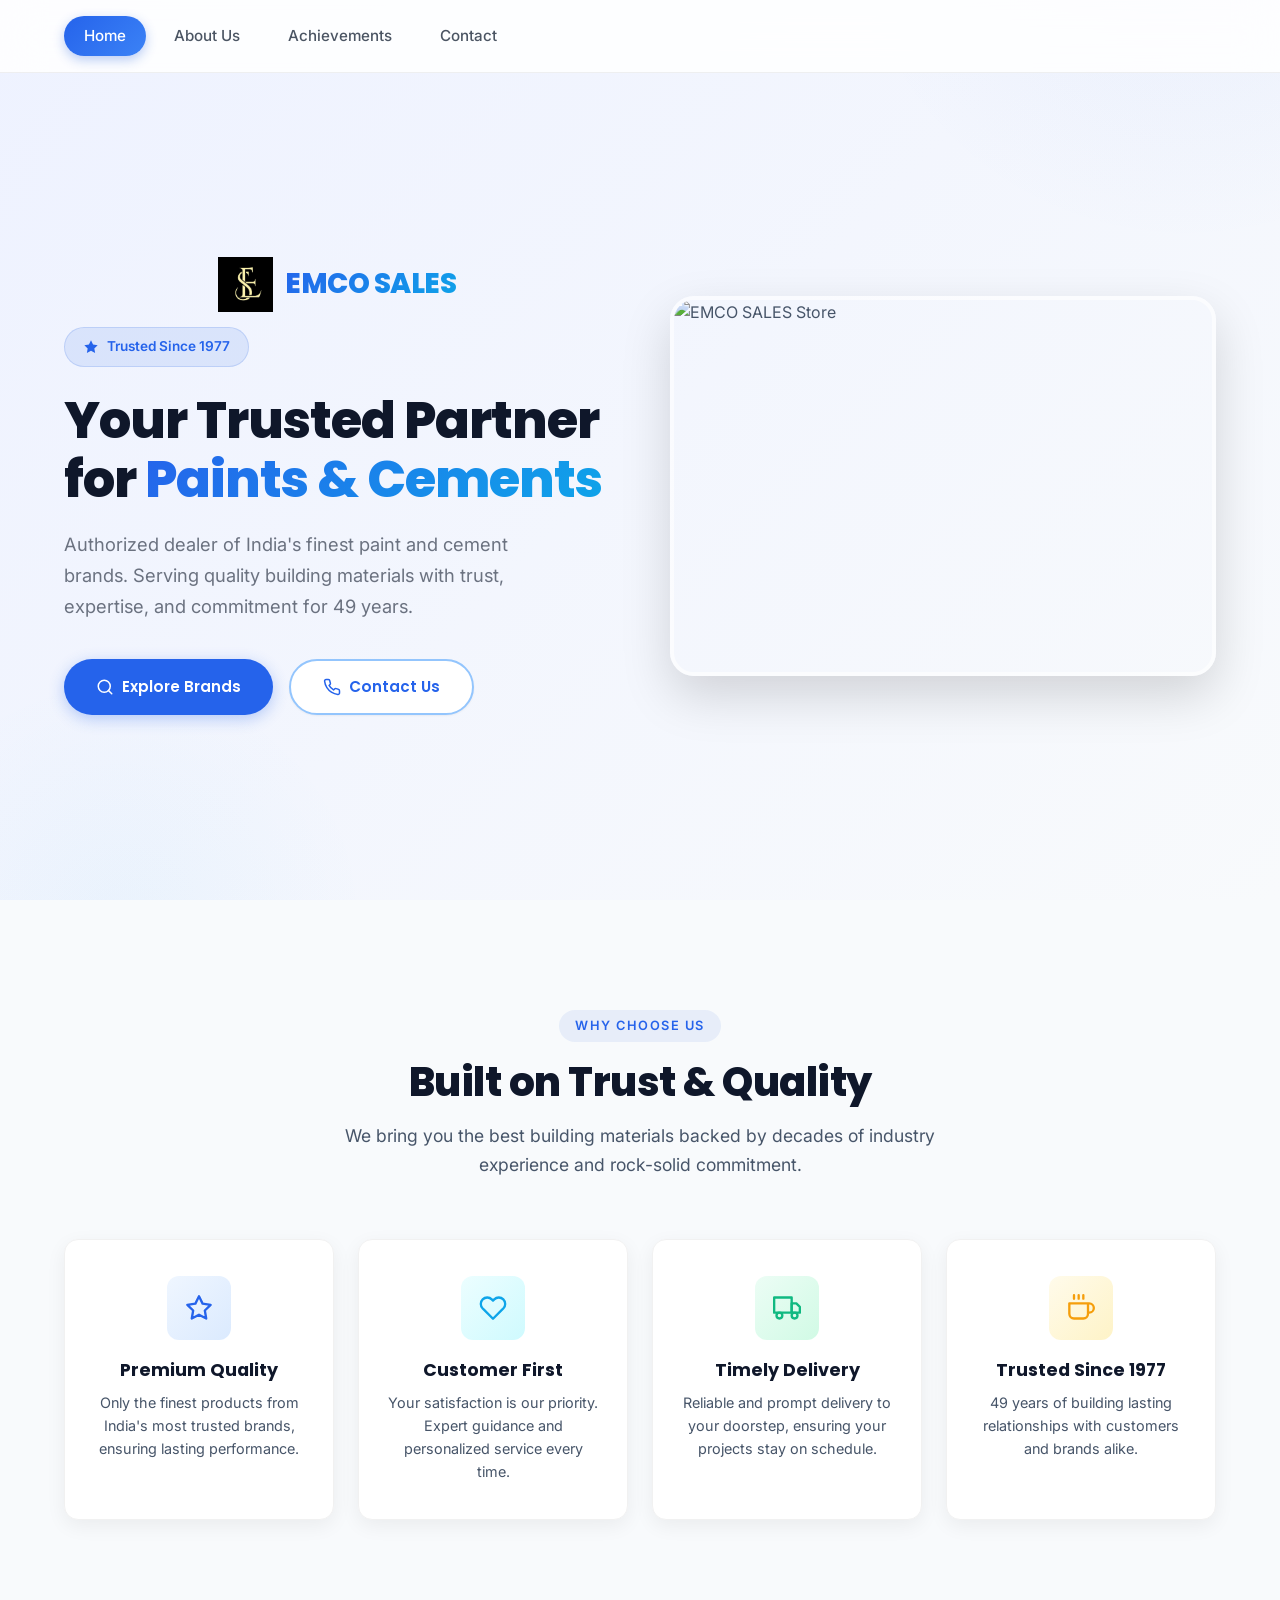
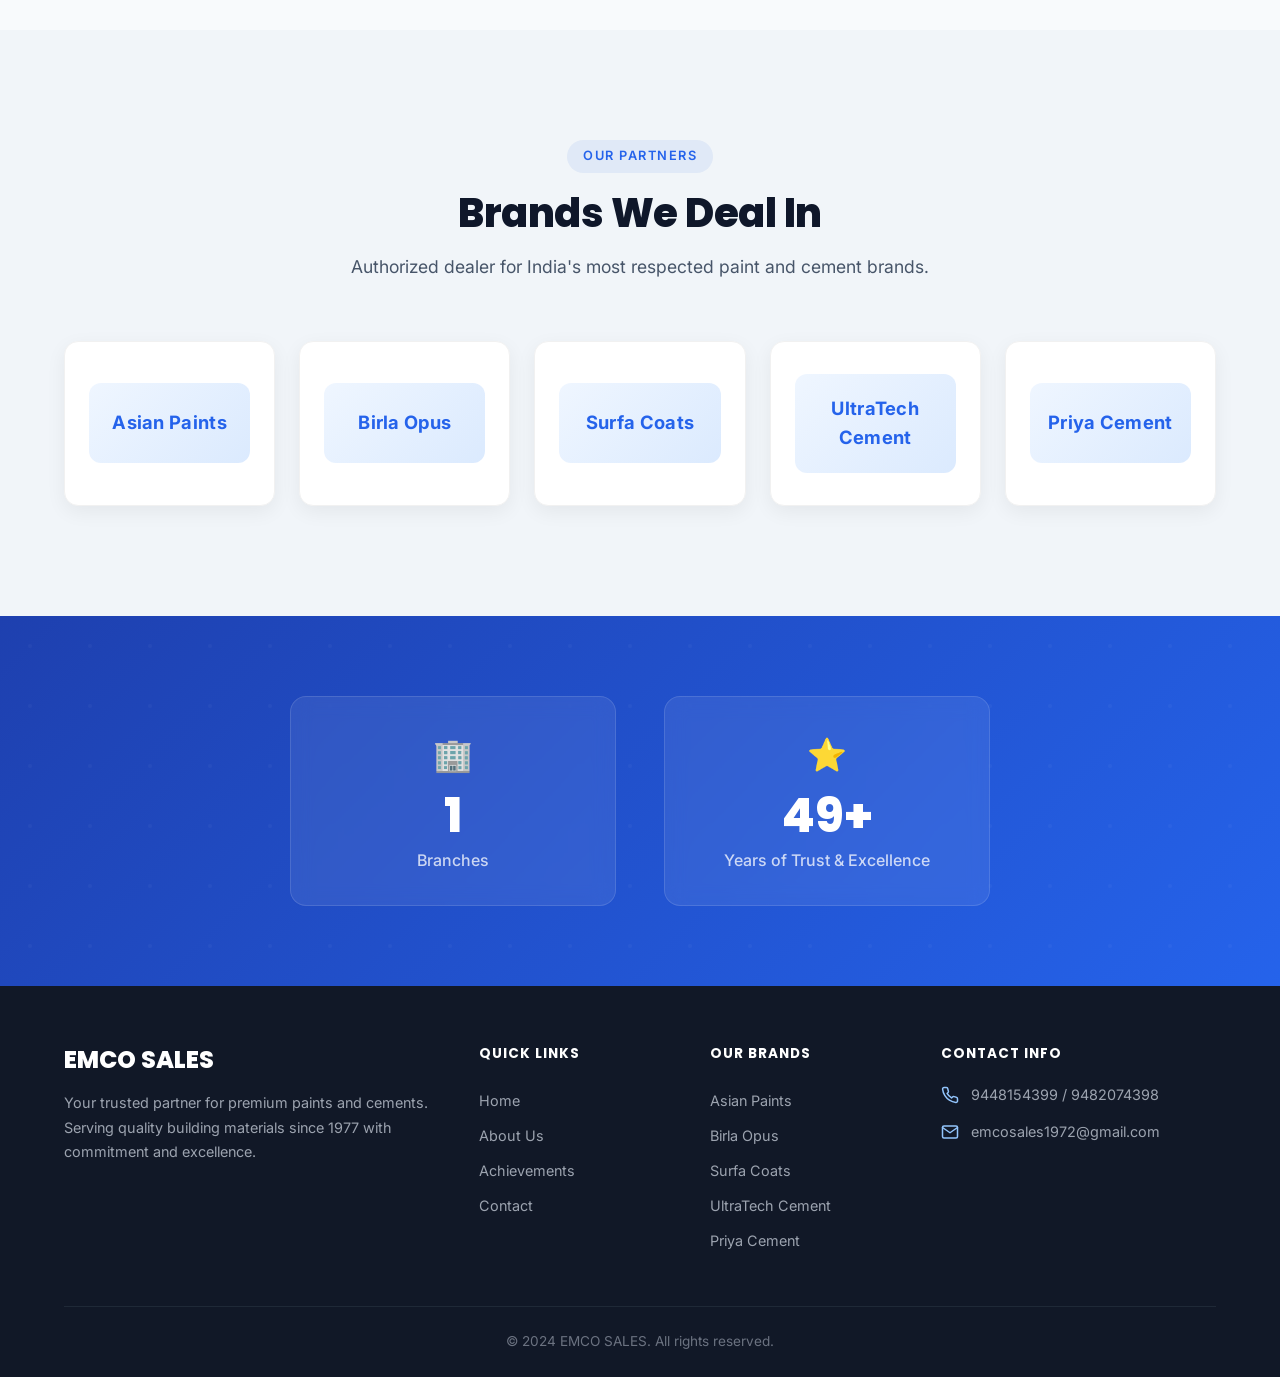
==== commit 64c50a17: "Add files via upload" ====
--- a/index.html
+++ b/index.html
@@ -19,7 +19,7 @@
     <div class="container">
       <a href="index.html" class="nav-logo" style="display: none;">
         <div class="nav-logo-icon">
-          <img src="images/logo.png" alt="EMCO Logo" class="logo-image">
+          <img src="logo.png" alt="EMCO Logo" class="logo-image">
         </div>
         <span>EMCO SALES</span>
       </a>
@@ -44,7 +44,7 @@
         <div class="hero-top-brand animate-fade-in-up">
           <a href="index.html" class="nav-logo">
             <div class="nav-logo-icon">
-              <img src="images/logo.png" alt="EMCO Logo" class="logo-img">
+              <img src="logo.png" alt="EMCO Logo" class="logo-img">
             </div>
             <span>EMCO SALES</span>
           </a>
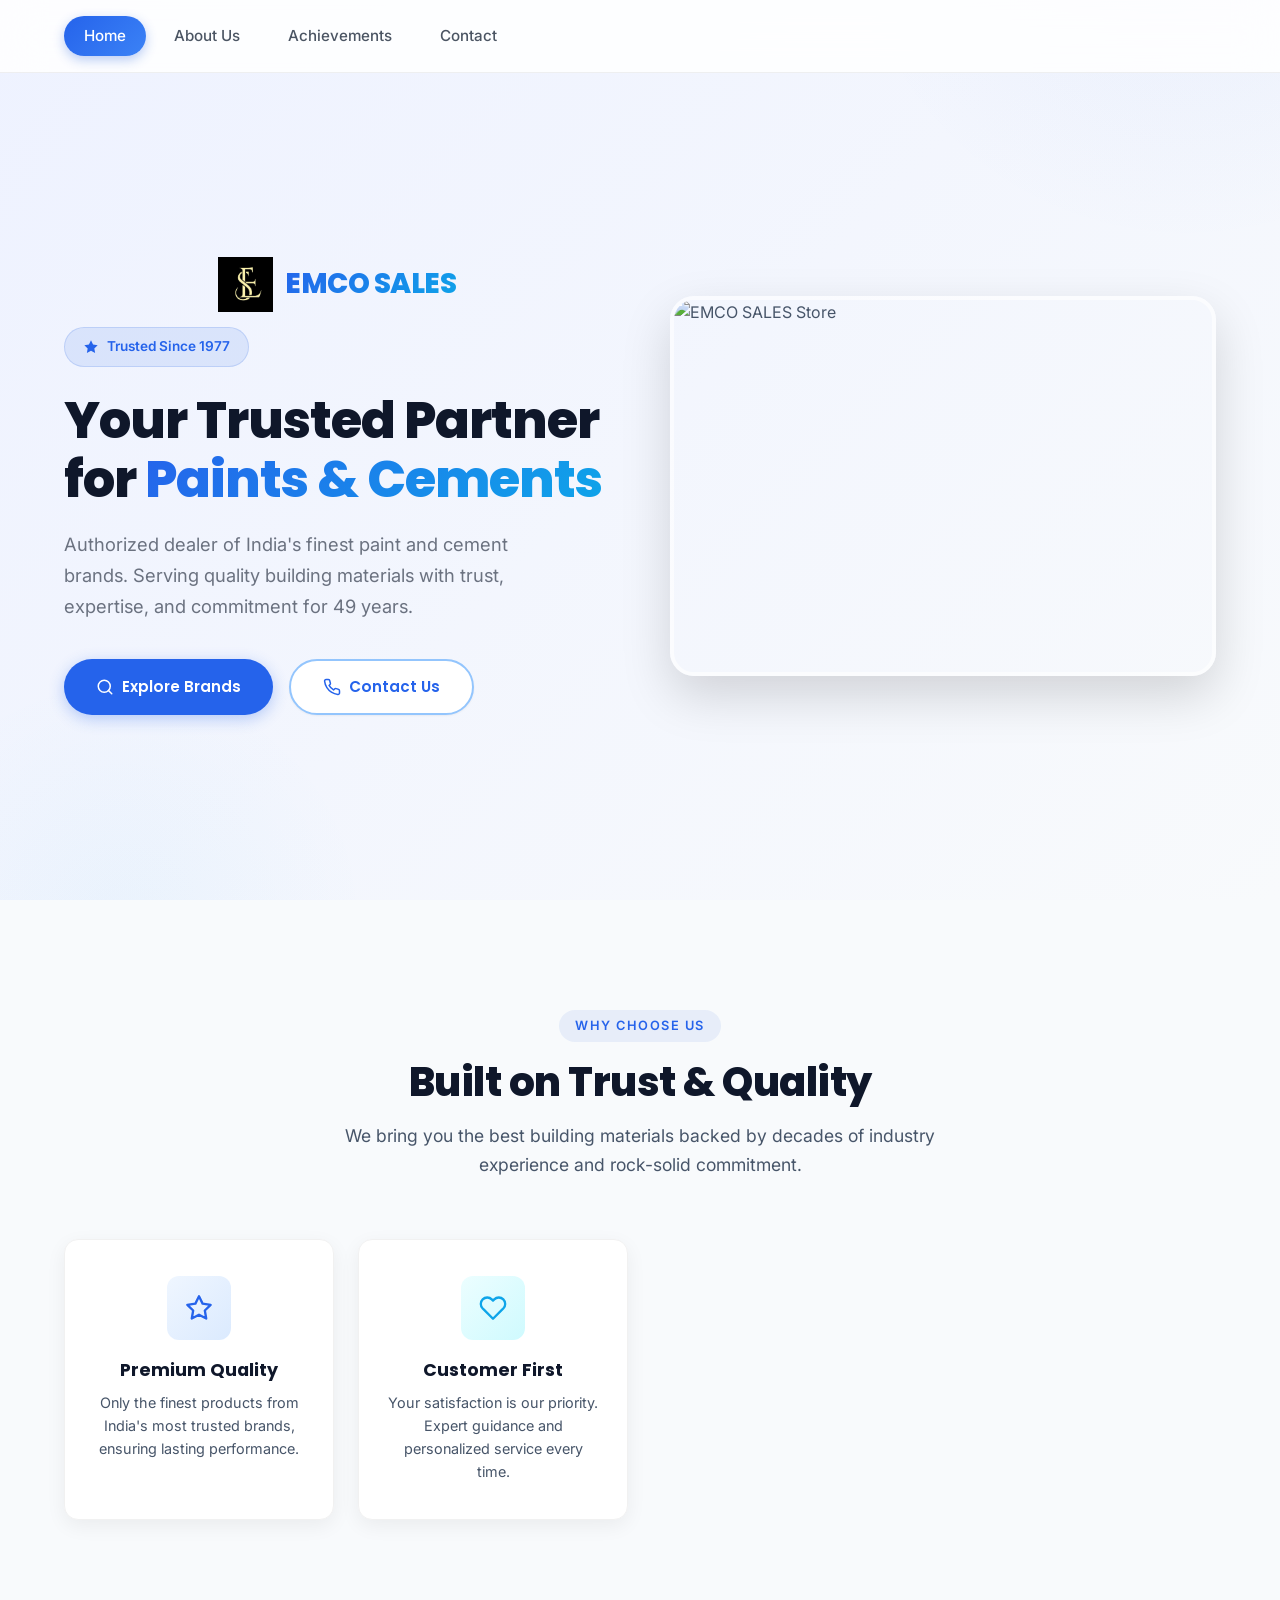
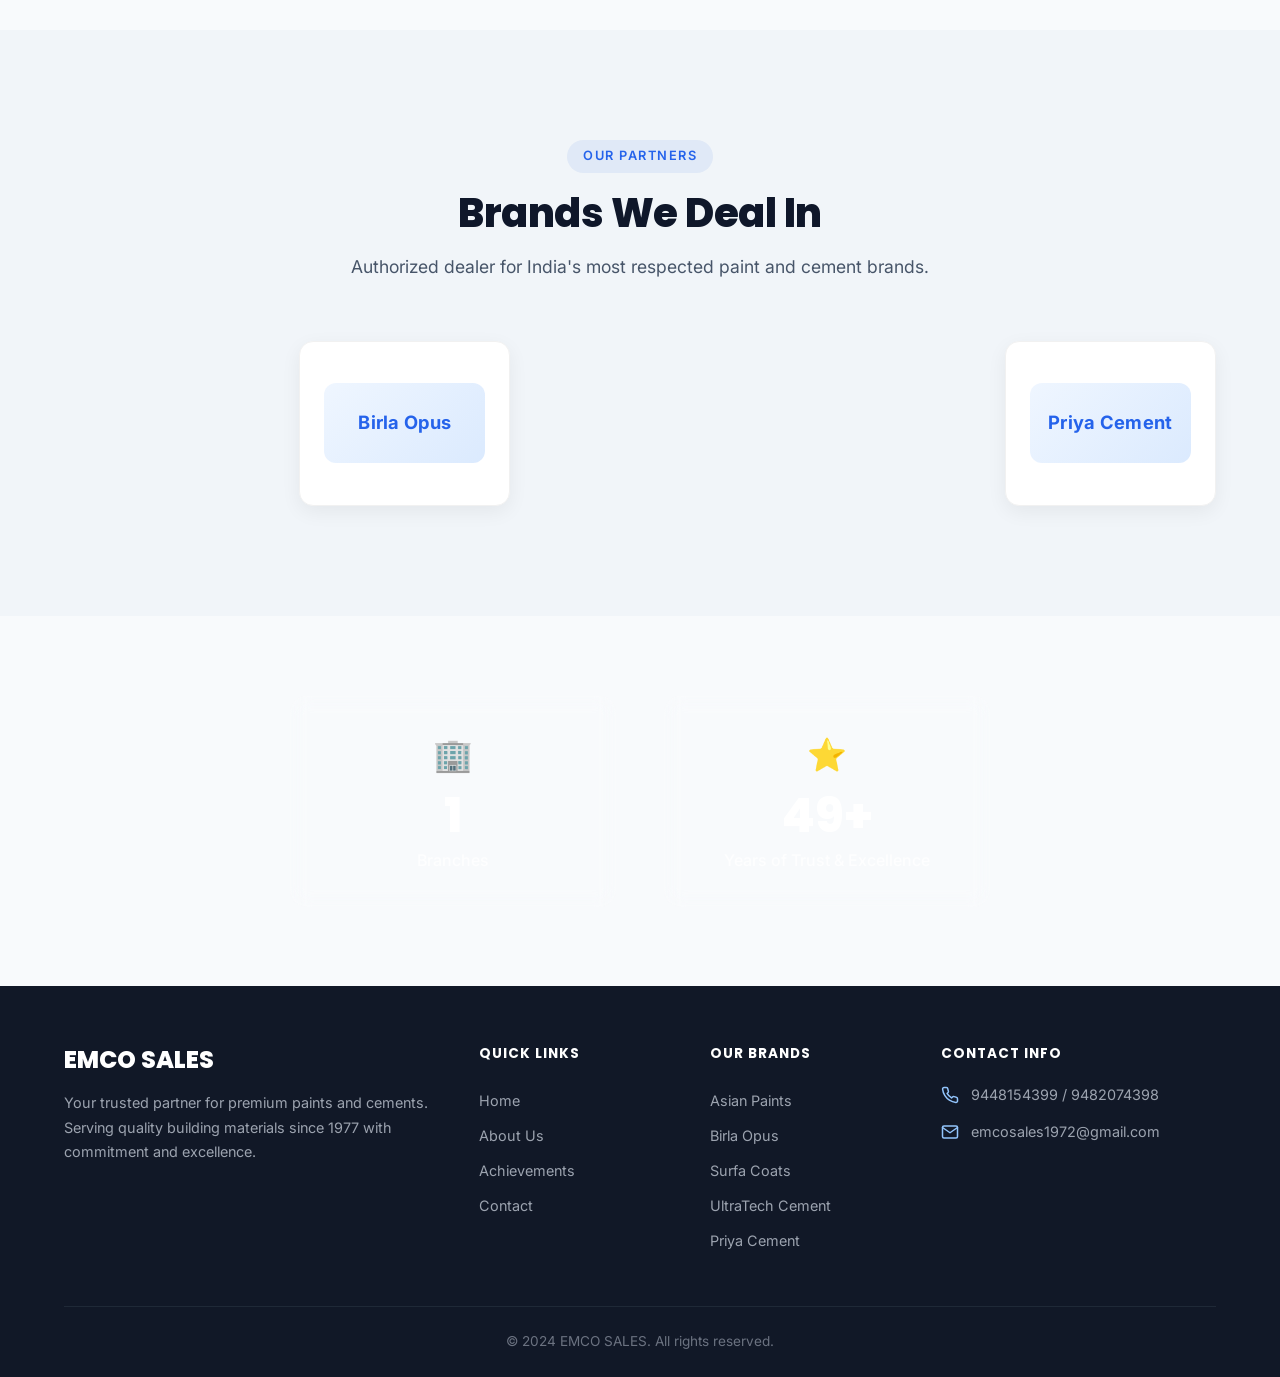
==== commit b6cd69f4: "Fix branch store image and map link" ====
--- a/index.html
+++ b/index.html
@@ -83,8 +83,8 @@
       </div>
       <div class="hero-image">
         <img
-          src="https://lh3.googleusercontent.com/gps-cs-s/APNQkAGniv80OOysW1qTYXJTFiwykDvhK8gqH1iePjF6vIU19Mwar7uWxz47iF2Y5wj_W3QcInrNyS21vpaEYqQclw47-zpCEXmaTtO4UKtYzxHJJnBptw_ooYv1PBeXvEMHFOIil6an3IvLVk1A=s1360-w1360-h1020-rw"
-          alt="EMCO SALES Store" referrerpolicy="no-referrer">
+          src="images/branches/exterior.jpg"
+          alt="EMCO SALES Store">
       </div>
     </div>
   </section>
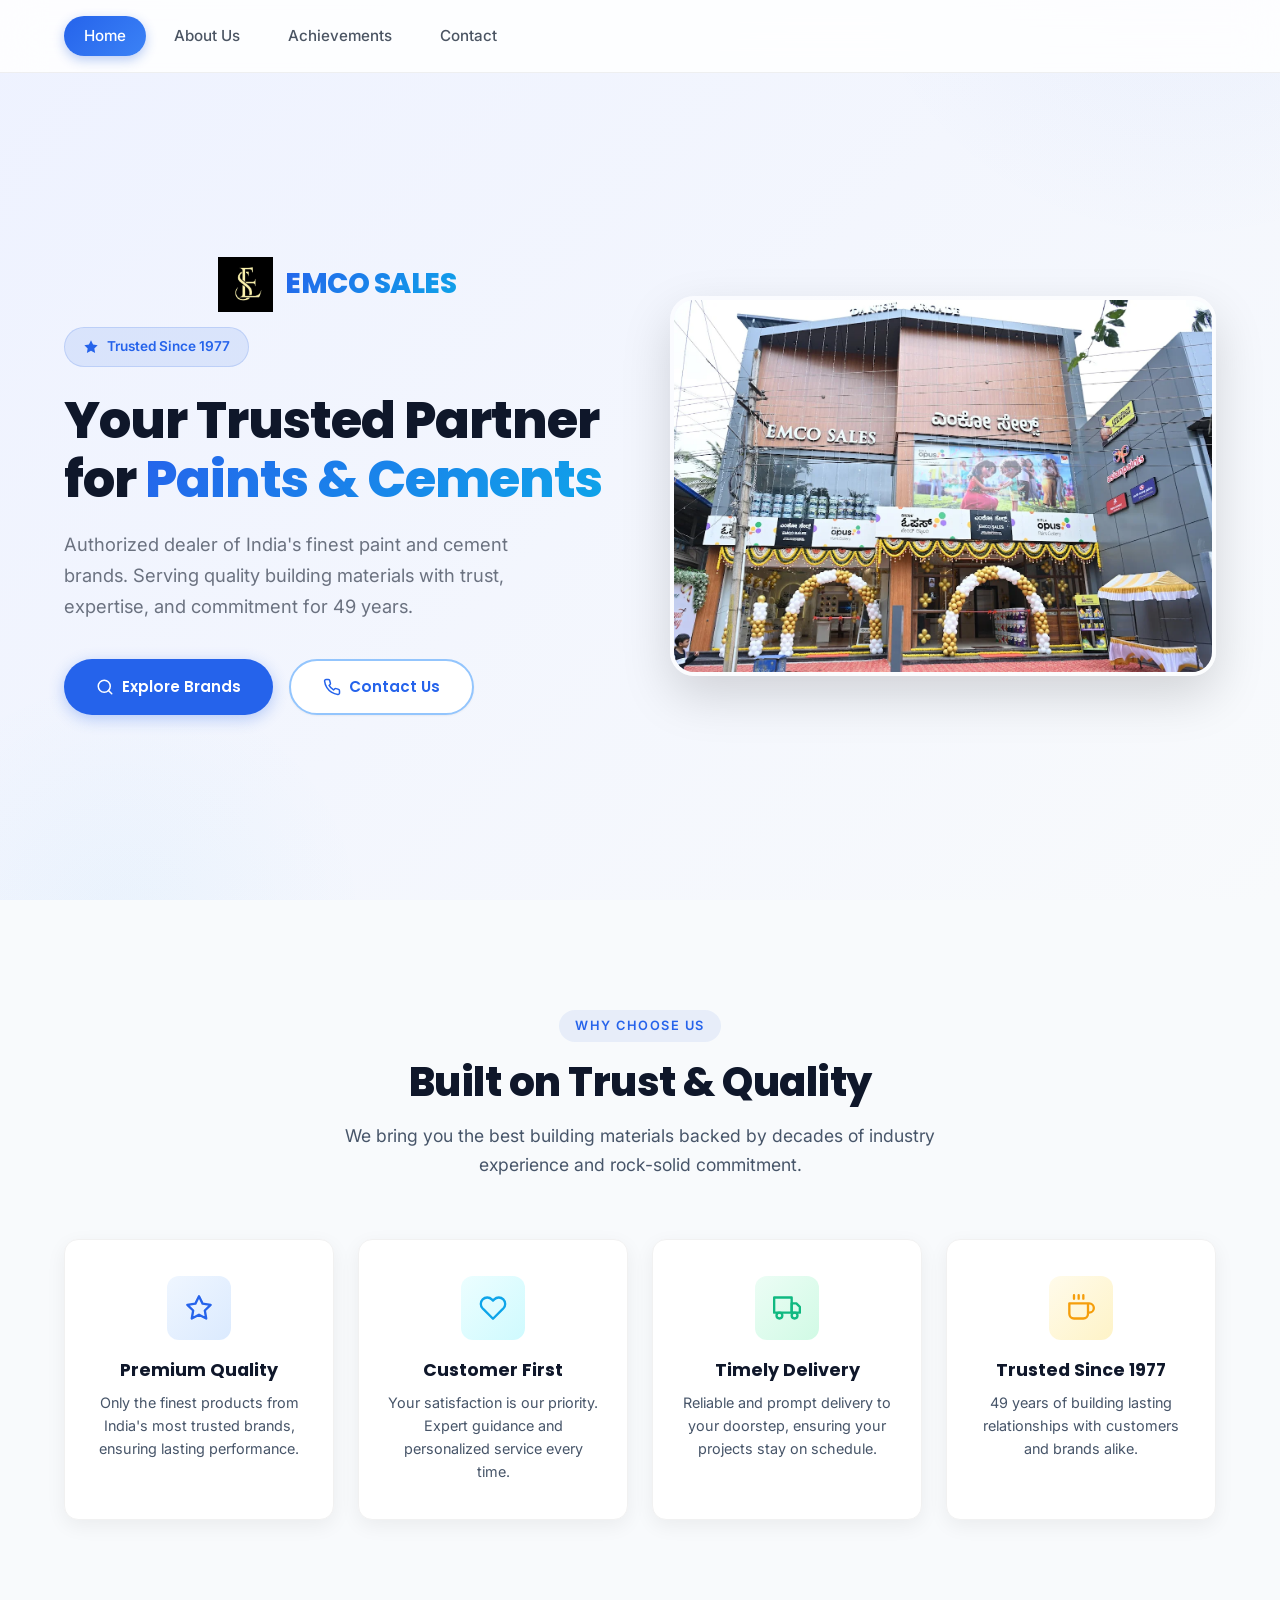
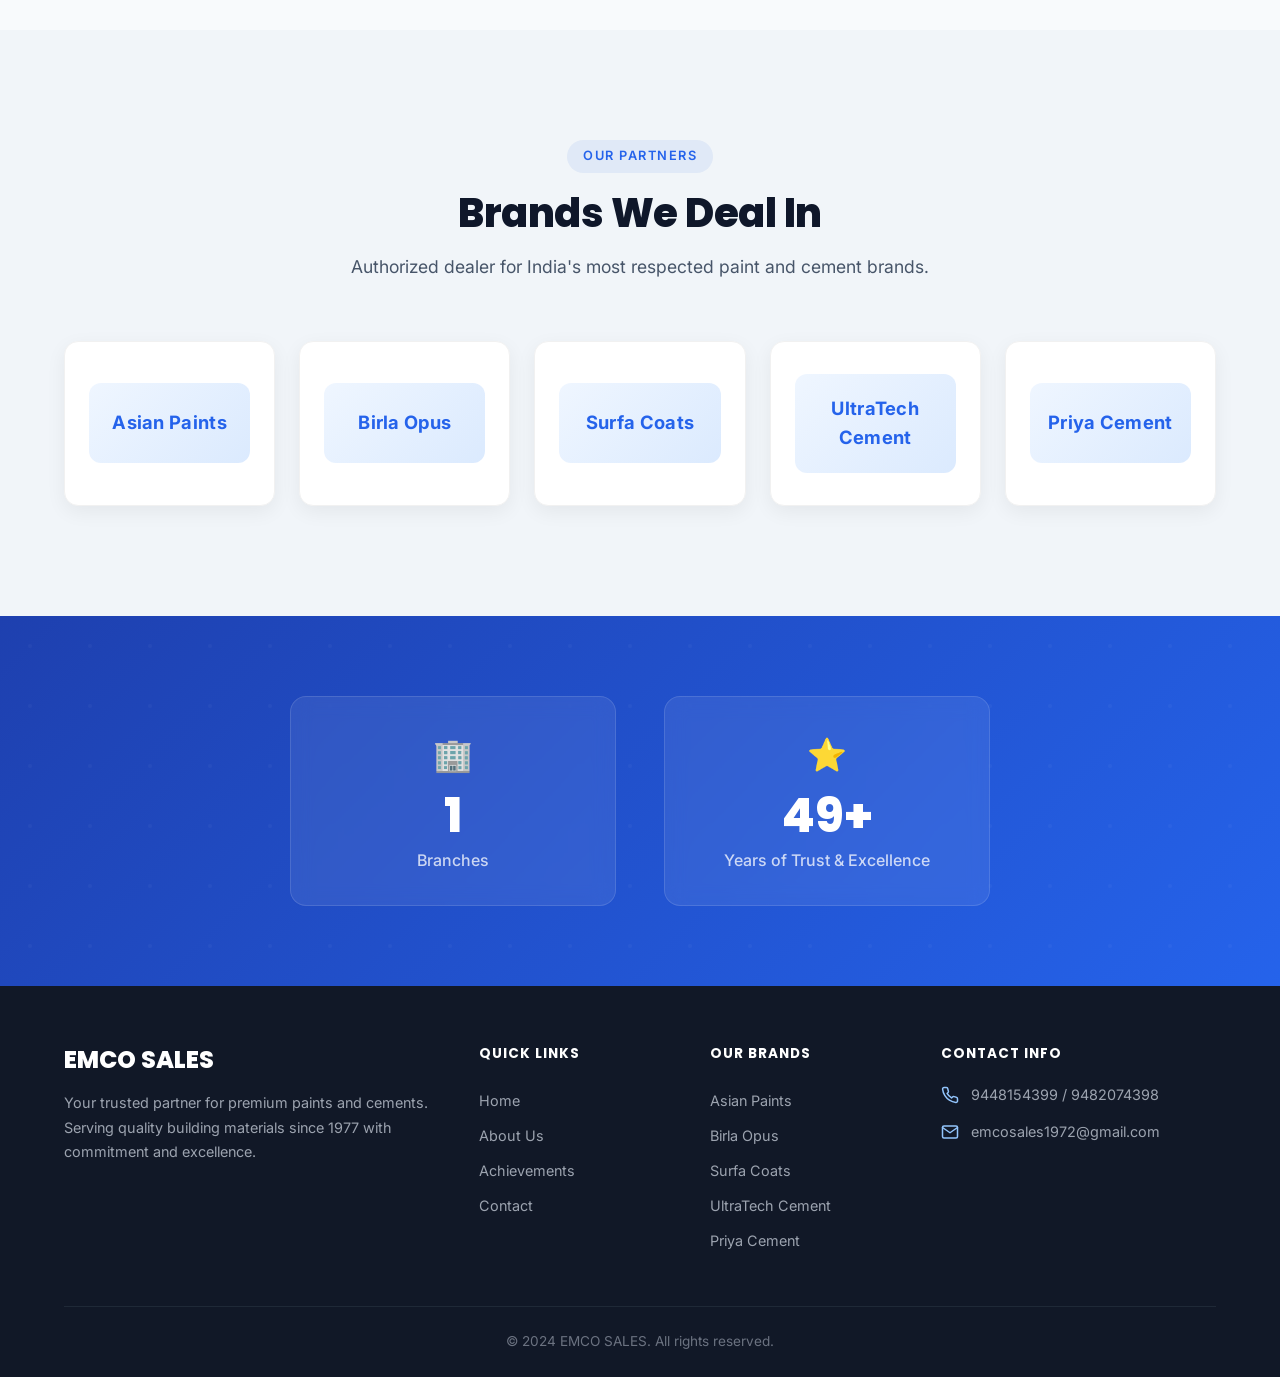
==== commit 124358fd: "Fix missing production images and map link" ====
--- a/index.html
+++ b/index.html
@@ -19,7 +19,7 @@
     <div class="container">
       <a href="index.html" class="nav-logo" style="display: none;">
         <div class="nav-logo-icon">
-          <img src="logo.png" alt="EMCO Logo" class="logo-image">
+          <img src="images/logo.png" alt="EMCO Logo" class="logo-image">
         </div>
         <span>EMCO SALES</span>
       </a>
@@ -44,7 +44,7 @@
         <div class="hero-top-brand animate-fade-in-up">
           <a href="index.html" class="nav-logo">
             <div class="nav-logo-icon">
-              <img src="logo.png" alt="EMCO Logo" class="logo-img">
+              <img src="images/logo.png" alt="EMCO Logo" class="logo-img">
             </div>
             <span>EMCO SALES</span>
           </a>
